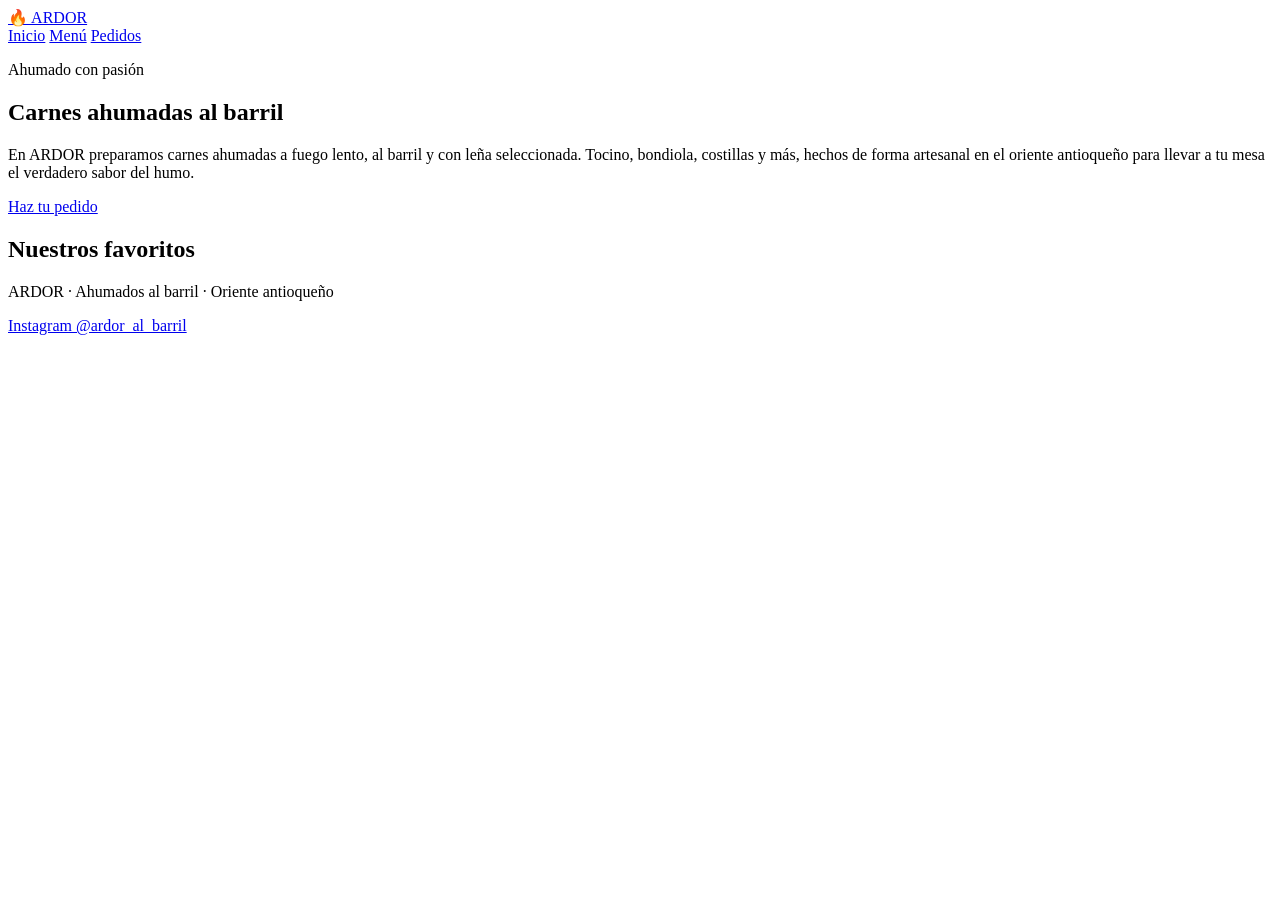
==== index.html @ 9236df48 "index" ====
<!doctype html>
<html lang="es">
  <head>
    <meta charset="UTF-8" />
    <meta name="viewport" content="width=device-width, initial-scale=1.0" />
    <title>ARDOR | Ahumados al barril</title>
    <link rel="preconnect" href="https://fonts.googleapis.com" />
    <link rel="preconnect" href="https://fonts.gstatic.com" crossorigin />
    <link
      href="https://fonts.googleapis.com/css2?family=Montserrat:wght@400;600;800&display=swap"
      rel="stylesheet"
    />
    <link rel="stylesheet" href="css/styles.css" />
  </head>

  <body>
    <header class="encabezado">
      <a href="index.html" class="marca">🔥 ARDOR</a>
      <nav class="navegacion">
        <a href="index.html" class="activo">Inicio</a>
        <a href="pages/menu.html">Menú</a>
        <a href="pages/pedidos.html">Pedidos</a>
      </nav>
    </header>

    <main class="principal">
      <section class="portada">
        <p class="portada-etiqueta">Ahumado con pasión</p>
        <h1>Carnes ahumadas al barril</h1>
        <p class="portada-texto">
          En ARDOR preparamos carnes ahumadas a fuego lento, al barril y con
          leña seleccionada. Tocino, bondiola, costillas y más, hechos de forma
          artesanal en el oriente antioqueño para llevar a tu mesa el verdadero
          sabor del humo.
        </p>
        <a href="pages/pedidos.html" class="boton">Haz tu pedido</a>
      </section>

      <section class="destacados">
        <h2>Nuestros favoritos</h2>
        <!-- Aquí van las tarjetas (Parte 3) -->
      </section>
    </main>

    <footer class="pie">
      <p>ARDOR · Ahumados al barril · Oriente antioqueño</p>
      <a href="https://www.instagram.com/ardor_al_barril" target="_blank" rel="noopener">
        Instagram @ardor_al_barril
      </a>
    </footer>
  </body>
</html>
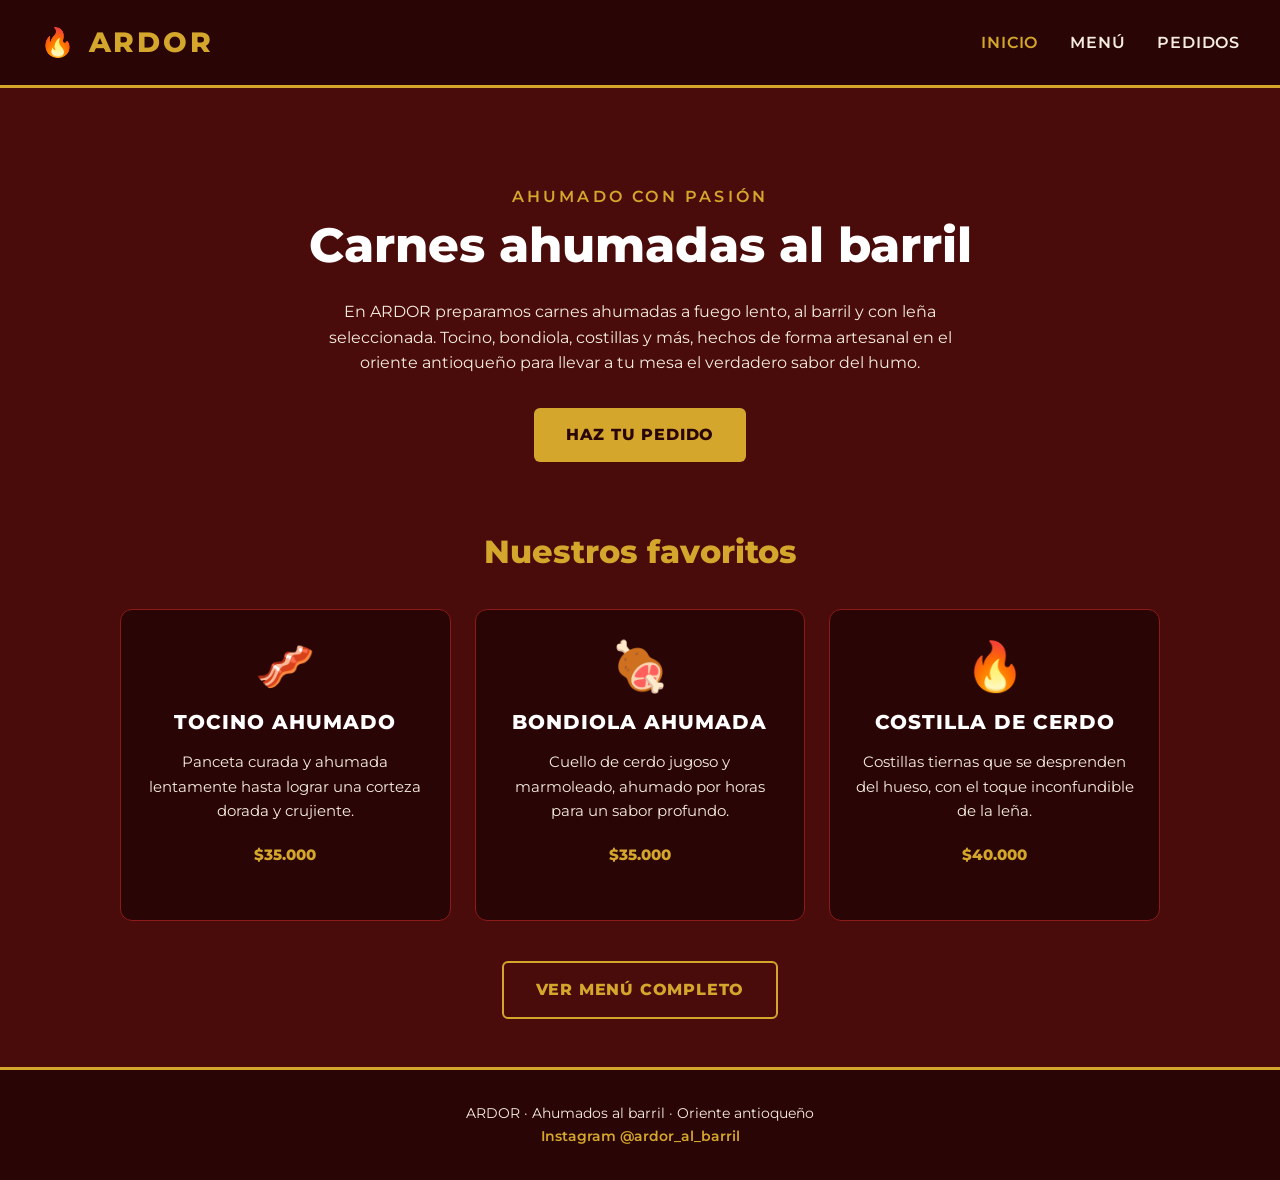
==== commit b5b5a4fd: "Tarjetas productos" ====
--- a/index.html
+++ b/index.html
@@ -38,7 +38,41 @@
 
       <section class="destacados">
         <h2>Nuestros favoritos</h2>
-        <!-- Aquí van las tarjetas (Parte 3) -->
+                <div class="tarjetas">
+          <article class="tarjeta">
+            <span class="tarjeta-icono">🥓</span>
+            <h3>Tocino ahumado</h3>
+            <p>
+              Panceta curada y ahumada lentamente hasta lograr una corteza
+              dorada y crujiente.
+            </p>
+            <p class="tarjeta-precio">$35.000</p>
+          </article>
+
+          <article class="tarjeta">
+            <span class="tarjeta-icono">🍖</span>
+            <h3>Bondiola ahumada</h3>
+            <p>
+              Cuello de cerdo jugoso y marmoleado, ahumado por horas para un
+              sabor profundo.
+            </p>
+            <p class="tarjeta-precio">$35.000</p>
+          </article>
+
+          <article class="tarjeta">
+            <span class="tarjeta-icono">🔥</span>
+            <h3>Costilla de cerdo</h3>
+            <p>
+              Costillas tiernas que se desprenden del hueso, con el toque
+              inconfundible de la leña.
+            </p>
+            <p class="tarjeta-precio">$40.000</p>
+          </article>
+        </div>
+
+        <div class="destacados-accion">
+          <a href="pages/menu.html" class="boton boton-secundario">Ver menú completo</a>
+        </div>
       </section>
     </main>
 
--- a/css/styles.css
+++ b/css/styles.css
@@ -0,0 +1,191 @@
+/* ===== Variables: paleta de ARDOR ===== */
+:root {
+  --vino: #4a0b0b;
+  --vino-oscuro: #2a0505;
+  --rojo: #8b1a1a;
+  --dorado: #d4a72c;
+  --dorado-claro: #f0c75e;
+  --crema: #f5ede0;
+  --blanco: #ffffff;
+}
+
+/* ===== Reinicio ===== */
+*,
+*::before,
+*::after {
+  box-sizing: border-box;
+  margin: 0;
+  padding: 0;
+}
+
+body {
+  font-family: "Montserrat", sans-serif;
+  background-color: var(--vino);
+  color: var(--crema);
+  line-height: 1.6;
+  min-height: 100vh;
+  display: flex;
+  flex-direction: column;
+}
+
+/* ===== Header ===== */
+.encabezado {
+  display: flex;
+  justify-content: space-between;
+  align-items: center;
+  padding: 1.25rem 2.5rem;
+  background-color: var(--vino-oscuro);
+  border-bottom: 3px solid var(--dorado);
+}
+
+.marca {
+  font-size: 1.75rem;
+  font-weight: 800;
+  letter-spacing: 0.1em;
+  color: var(--dorado);
+  text-decoration: none;
+}
+
+.navegacion {
+  display: flex;
+  gap: 2rem;
+}
+
+.navegacion a {
+  color: var(--crema);
+  text-decoration: none;
+  font-weight: 600;
+  text-transform: uppercase;
+  letter-spacing: 0.05em;
+}
+
+.navegacion a.activo {
+  color: var(--dorado);
+}
+
+/* ===== Main ===== */
+.principal {
+  flex: 1;
+  width: 100%;
+  max-width: 70rem;
+  margin: 0 auto;
+  padding: 3rem 2.5rem;
+}
+
+/* ===== Portada ===== */
+.portada {
+  text-align: center;
+  padding: 3rem 0 4rem;
+}
+
+.portada-etiqueta {
+  color: var(--dorado);
+  font-weight: 600;
+  text-transform: uppercase;
+  letter-spacing: 0.2em;
+}
+
+.portada h1 {
+  font-size: 3rem;
+  font-weight: 800;
+  line-height: 1.2;
+  margin: 0.5rem 0 1.5rem;
+  color: var(--blanco);
+}
+
+.portada-texto {
+  max-width: 40rem;
+  margin: 0 auto 2rem;
+}
+
+.boton {
+  display: inline-block;
+  background-color: var(--dorado);
+  color: var(--vino-oscuro);
+  font-weight: 800;
+  text-transform: uppercase;
+  letter-spacing: 0.05em;
+  text-decoration: none;
+  padding: 0.9rem 2rem;
+  border-radius: 6px;
+}
+
+/* ===== Títulos de sección ===== */
+h2 {
+  font-size: 2rem;
+  font-weight: 800;
+  text-align: center;
+  color: var(--dorado);
+  margin-bottom: 2rem;
+}
+
+/* ===== Tarjetas ===== */
+.tarjetas {
+  display: grid;
+  grid-template-columns: repeat(3, minmax(0, 1fr));
+  gap: 1.5rem;
+}
+
+.tarjeta {
+  min-width: 0;
+  display: flex;
+  flex-direction: column;
+  background-color: var(--vino-oscuro);
+  border: 1px solid var(--rojo);
+  border-radius: 12px;
+  padding: 2rem 1.5rem;
+  text-align: center;
+}
+
+.tarjeta-icono {
+  font-size: 3rem;
+  line-height: 1;
+  margin-bottom: 1rem;
+}
+
+.tarjeta h3 {
+  font-size: 1.25rem;
+  font-weight: 800;
+  text-transform: uppercase;
+  letter-spacing: 0.05em;
+  color: var(--blanco);
+  margin-bottom: 0.75rem;
+}
+
+.tarjeta p {
+  font-size: 0.95rem;
+  margin-bottom: 1.25rem;
+}
+
+.tarjeta-precio {
+  margin-top: auto;
+  font-size: 1.5rem;
+  font-weight: 800;
+  color: var(--dorado);
+}
+
+.destacados-accion {
+  text-align: center;
+  margin-top: 2.5rem;
+}
+
+.boton-secundario {
+  background-color: transparent;
+  color: var(--dorado);
+  border: 2px solid var(--dorado);
+}
+
+/* ===== Footer ===== */
+.pie {
+  text-align: center;
+  padding: 2rem;
+  background-color: var(--vino-oscuro);
+  border-top: 3px solid var(--dorado);
+  font-size: 0.9rem;
+}
+
+.pie a {
+  color: var(--dorado);
+  font-weight: 600;
+  text-decoration: none;
+}
